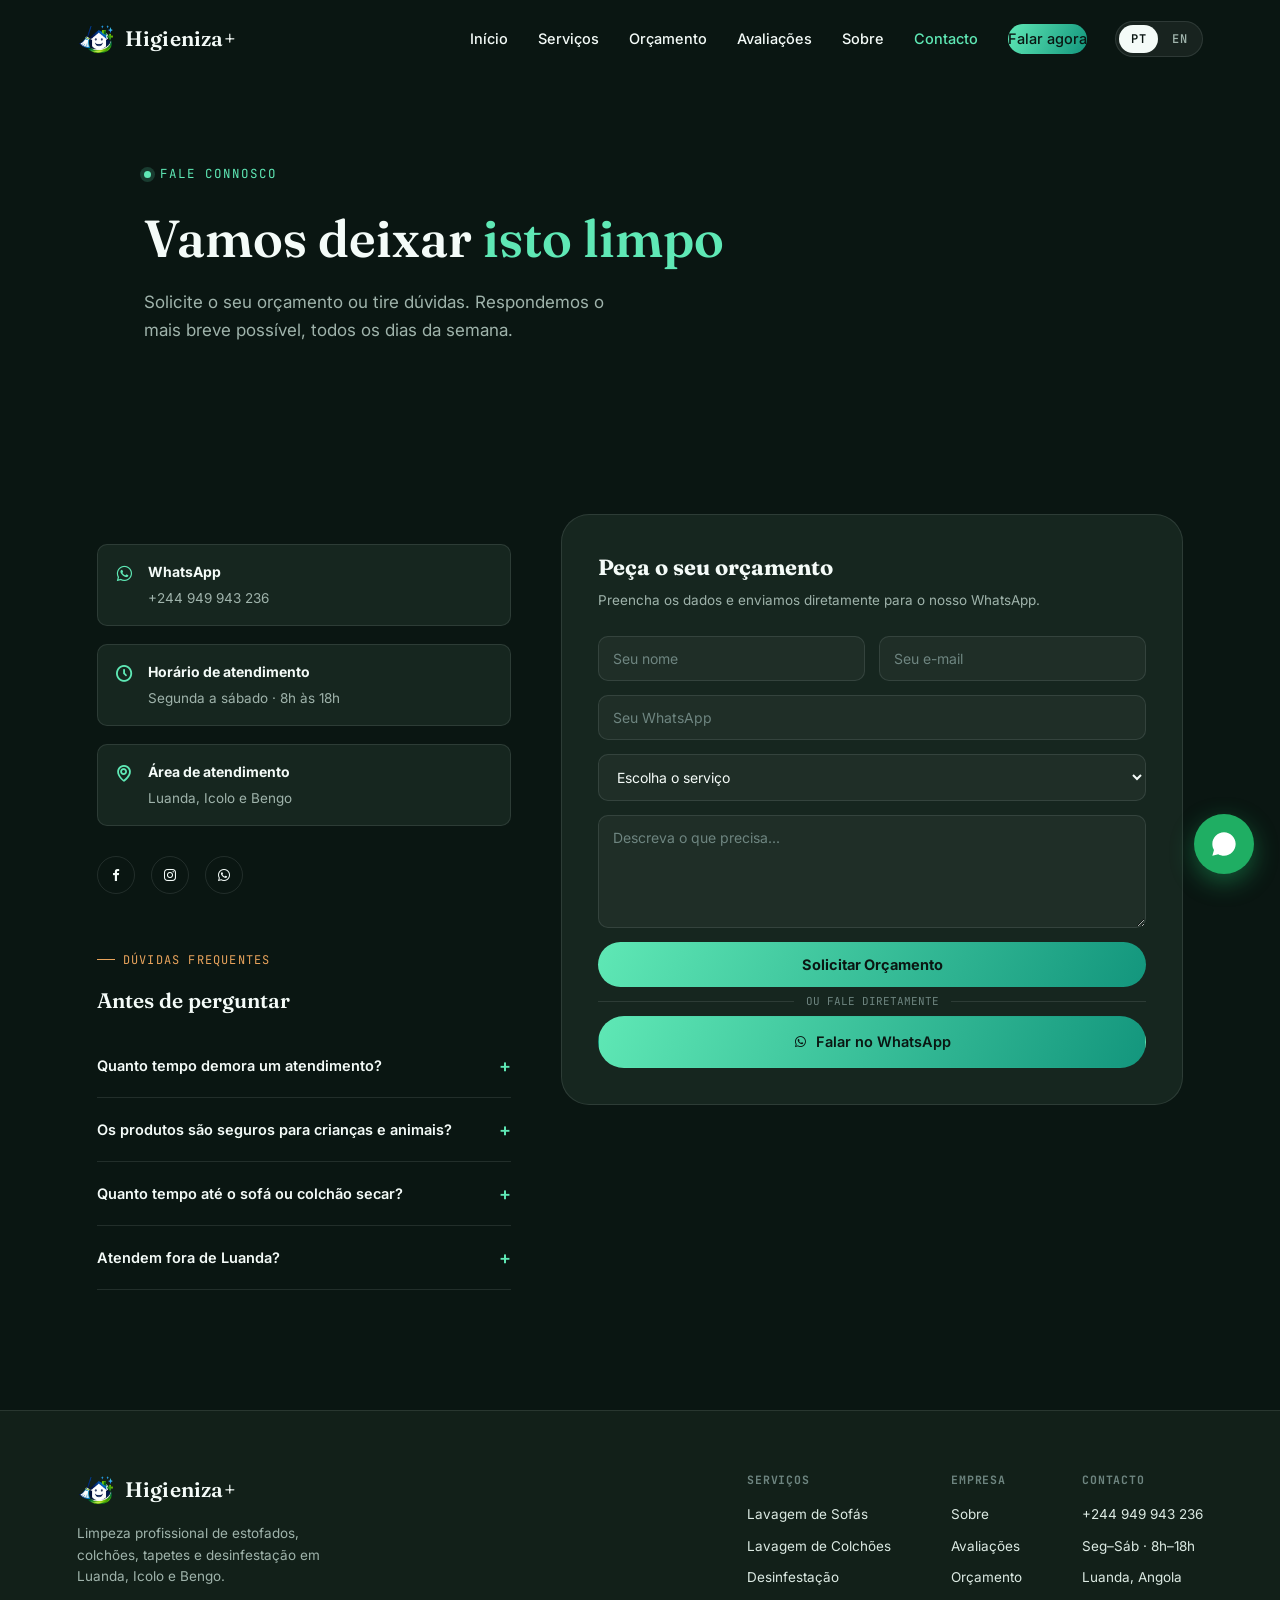
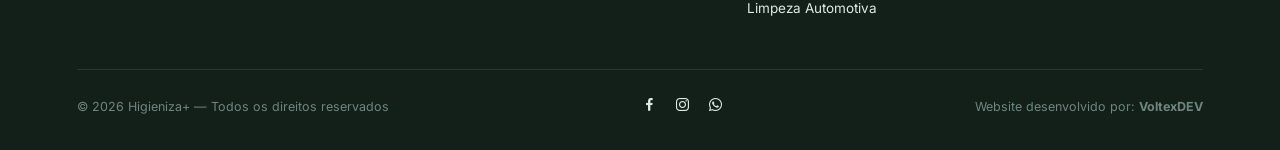
==== contact.html @ ae8380b6 "primeira versao do site higieniza+" ====
<!DOCTYPE html>
<html lang="pt">
<head>
<meta charset="UTF-8">
<meta name="viewport" content="width=device-width, initial-scale=1.0">
<meta name="description" content="Entre em contacto com a Higieniza+ e solicite seu orçamento de limpeza de estofados, colchões, tapetes ou desinfestação.">
<title>Contacto - Higieniza+</title>

<link rel="icon" type="image/png" href="images/favicon.png">

<link rel="stylesheet" href="css/style.css">

<link rel="preconnect" href="https://fonts.googleapis.com">
<link rel="preconnect" href="https://fonts.gstatic.com" crossorigin>
<link href="https://fonts.googleapis.com/css2?family=Fraunces:opsz,wght@9..144,500;9..144,600&family=Inter:wght@400;500;600;700&family=JetBrains+Mono:wght@500&display=swap" rel="stylesheet">

<link href='https://unpkg.com/boxicons@2.1.4/css/boxicons.min.css' rel='stylesheet'>
</head>
<body>

<!-- LOADER -->
<div id="loader" aria-hidden="true">
    <div class="loader-mark">Higieniza+</div>
    <div class="loader-bar"></div>
</div>

<!-- NAVBAR -->
<nav id="mainNav" class="scrolled">
    <a href="index.html" class="brand">
        <img src="images/logo-icon.png" alt="Higieniza+" class="mark-logo">
        Higieniza+
    </a>

    <button class="nav-toggle" id="navToggle" aria-label="Abrir menu" aria-expanded="false" aria-controls="navMenu">
        <span></span><span></span><span></span>
    </button>

    <div class="nav-right">
        <ul class="navbar" id="navMenu">
            <a href="index.html" data-i18n="nav.home">Início</a>
            <a href="index.html#services" data-i18n="nav.services">Serviços</a>
            <a href="index.html#pricing" data-i18n="nav.pricing">Orçamento</a>
            <a href="index.html#testimonials" data-i18n="nav.testimonials">Avaliações</a>
            <a href="about.html" data-i18n="nav.about">Sobre</a>
            <a href="contact.html" class="active" data-i18n="nav.contact">Contacto</a>
            <a href="https://wa.me/244949943236" class="nav-cta" target="_blank" rel="noopener" data-i18n="nav.cta">Falar agora</a>
        </ul>

        <div class="lang-switch">
            <button data-lang="pt">PT</button>
            <button data-lang="en">EN</button>
        </div>
    </div>
</nav>

<!-- LEAD -->
<section class="contact-hero">
    <div class="container-w">
        <span class="hero-eyebrow" data-i18n="contact.eyebrow">Fale connosco</span>
        <h1 style="font-family:var(--serif); font-size:clamp(34px,5vw,52px); font-weight:600; line-height:1.08;">
            <span data-i18n="contact.title1">Vamos deixar</span> <em style="color:var(--mint); font-style:normal;" data-i18n="contact.title2">isto limpo</em>
        </h1>
        <p class="hero-lede" data-i18n="contact.lede">Solicite o seu orçamento ou tire dúvidas. Respondemos o mais breve possível, todos os dias da semana.</p>
    </div>
</section>

<!-- GRID -->
<section style="padding-bottom:0;">
    <div class="container-w">
        <div class="contact-grid">

            <!-- INFO -->
            <div class="reveal">
                <div class="contact-channels">
                    <div class="contact-channel">
                        <i class='bx bxl-whatsapp'></i>
                        <div>
                            <strong data-i18n="ch1.title">WhatsApp</strong>
                            <span>+244 949 943 236</span>
                        </div>
                    </div>
                    <div class="contact-channel">
                        <i class='bx bx-time-five'></i>
                        <div>
                            <strong data-i18n="ch2.title">Horário de atendimento</strong>
                            <span data-i18n="ch2.value">Segunda a sábado · 8h às 18h</span>
                        </div>
                    </div>
                    <div class="contact-channel">
                        <i class='bx bx-map'></i>
                        <div>
                            <strong data-i18n="ch3.title">Área de atendimento</strong>
                            <span data-i18n="ch3.value">Luanda, Icolo e Bengo</span>
                        </div>
                    </div>
                </div>

                <div class="social-icons">
                    <a href="#" aria-label="Facebook"><i class='bx bxl-facebook'></i></a>
                    <a href="#" aria-label="Instagram"><i class='bx bxl-instagram'></i></a>
                    <a href="https://wa.me/244949943236" target="_blank" rel="noopener" aria-label="WhatsApp"><i class='bx bxl-whatsapp'></i></a>
                </div>

                <!-- FAQ -->
                <div style="margin-top:48px;">
                    <span class="eyebrow clay" data-i18n="faq.eyebrow">Dúvidas frequentes</span>
                    <h3 style="font-family:var(--serif); font-size:21px; font-weight:600; margin-bottom:6px;" data-i18n="faq.title">Antes de perguntar</h3>

                    <div class="faq-list">
                        <details class="faq-item">
                            <summary data-i18n="f1.q">Quanto tempo demora um atendimento?</summary>
                            <p data-i18n="f1.a">Em média entre 1h e 2h30, dependendo do tamanho e do número de peças a limpar.</p>
                        </details>
                        <details class="faq-item">
                            <summary data-i18n="f2.q">Os produtos são seguros para crianças e animais?</summary>
                            <p data-i18n="f2.a">Sim. Trabalhamos com produtos certificados, sem odor forte residual e seguros após a secagem.</p>
                        </details>
                        <details class="faq-item">
                            <summary data-i18n="f3.q">Quanto tempo até o sofá ou colchão secar?</summary>
                            <p data-i18n="f3.a">Normalmente entre 3 a 6 horas, dependendo da ventilação do ambiente.</p>
                        </details>
                        <details class="faq-item">
                            <summary data-i18n="f4.q">Atendem fora de Luanda?</summary>
                            <p data-i18n="f4.a">Sim, atendemos também Icolo e Bengo. Fale connosco para confirmar disponibilidade na sua zona.</p>
                        </details>
                    </div>
                </div>
            </div>

            <!-- FORM -->
            <div class="contact-form-wrap reveal">
                <h3 data-i18n="form.title">Peça o seu orçamento</h3>
                <p data-i18n="form.lede">Preencha os dados e enviamos diretamente para o nosso WhatsApp.</p>

                <form id="orcamento-form">
                    <input type="text" id="nome" data-i18n-placeholder="form.name" placeholder="Seu nome" required>
                    <input type="email" id="email" data-i18n-placeholder="form.email" placeholder="Seu e-mail" required>
                    <input type="tel" id="whatsapp" class="full" data-i18n-placeholder="form.whats" placeholder="Seu WhatsApp" required>

                    <select id="servico" class="full" required>
                        <option value="" disabled selected data-i18n="form.service">Escolha o serviço</option>
                        <option>Lavagem de Sofás</option>
                        <option>Lavagem de Colchões</option>
                        <option>Limpeza de Tapetes</option>
                        <option>Desinfestação</option>
                        <option>Sanização de ambientes</option>
                        <option>Limpeza Automotiva</option>
                    </select>

                    <textarea id="mensagem" class="full" data-i18n-placeholder="form.message" placeholder="Descreva o que precisa..." rows="5" required></textarea>

                    <button type="submit" class="submit-btn" data-i18n="form.submit">Solicitar Orçamento</button>
                </form>

                <div class="contact-divider" data-i18n="form.or">ou fale diretamente</div>

                <a href="https://wa.me/244949943236" target="_blank" rel="noopener" class="btn btn-primary" style="width:100%; justify-content:center;">
                    <i class='bx bxl-whatsapp'></i> <span data-i18n="hero.cta2">Falar no WhatsApp</span>
                </a>
            </div>

        </div>
    </div>
</section>

<!-- FOOTER -->
<footer class="footer">
    <div class="footer-top">
        <div class="footer-brand">
            <a href="index.html" class="brand"><img src="images/logo-icon.png" alt="Higieniza+" class="mark-logo">Higieniza+</a>
            <p data-i18n="footer.desc">Limpeza profissional de estofados, colchões, tapetes e desinfestação em Luanda, Icolo e Bengo.</p>
        </div>

        <div class="footer-cols">
            <div class="footer-col">
                <h5 data-i18n="footer.services">Serviços</h5>
                <a href="index.html#services" data-i18n="s1.title">Lavagem de Sofás</a>
                <a href="index.html#services" data-i18n="s2.title">Lavagem de Colchões</a>
                <a href="index.html#services" data-i18n="s4.title">Desinfestação</a>
                <a href="index.html#services" data-i18n="s6.title">Limpeza Automotiva</a>
            </div>
            <div class="footer-col">
                <h5 data-i18n="footer.company">Empresa</h5>
                <a href="about.html" data-i18n="nav.about">Sobre</a>
                <a href="index.html#testimonials" data-i18n="nav.testimonials">Avaliações</a>
                <a href="index.html#pricing" data-i18n="nav.pricing">Orçamento</a>
            </div>
            <div class="footer-col">
                <h5 data-i18n="footer.contact">Contacto</h5>
                <span>+244 949 943 236</span>
                <span data-i18n="footer.hours">Seg–Sáb · 8h–18h</span>
                <span>Luanda, Angola</span>
            </div>
        </div>
    </div>

    <div class="footer-bottom">
        <p data-i18n="footer.rights">© 2026 Higieniza+ — Todos os direitos reservados</p>
        <div class="footer-socials">
            <a href="#" aria-label="Facebook"><i class='bx bxl-facebook'></i></a>
            <a href="#" aria-label="Instagram"><i class='bx bxl-instagram'></i></a>
            <a href="https://wa.me/244949943236" target="_blank" rel="noopener" aria-label="WhatsApp"><i class='bx bxl-whatsapp'></i></a>
        </div>
        <p><span data-i18n="footer.dev">Website desenvolvido por:</span> <strong>VoltexDEV</strong></p>
    </div>
</footer>

<!-- WHATSAPP FLUTUANTE -->
<a href="https://wa.me/244949943236" class="whatsapp-fab" target="_blank" rel="noopener" aria-label="Falar no WhatsApp">
    <svg viewBox="0 0 24 24" fill="currentColor"><path d="M17.5 14.4c-.3-.1-1.6-.8-1.9-.9-.2-.1-.4-.1-.6.1-.2.2-.6.9-.8 1.1-.1.2-.3.2-.5.1-1.3-.6-2.3-1.4-3.1-2.7-.1-.2-.1-.4.1-.6.2-.2.4-.5.6-.7.1-.1.1-.3.1-.5-.1-.2-.6-1.5-.8-2-.2-.5-.4-.4-.6-.4h-.5c-.2 0-.5.1-.7.3-.7.7-1 1.5-1 2.5.1 1.1.5 2.2 1.2 3.2 1.5 2.1 3.3 3.6 5.7 4.4.6.2 1.1.3 1.6.2.7-.1 1.6-.7 1.9-1.4.3-.7.3-1.3.2-1.4-.1-.2-.3-.2-.6-.3zM12 2C6.5 2 2 6.5 2 12c0 1.9.5 3.6 1.4 5.1L2 22l5.1-1.3c1.4.8 3.1 1.3 4.9 1.3 5.5 0 10-4.5 10-10S17.5 2 12 2z"/></svg>
</a>

<script src="js/i18n.js"></script>
<script src="js/main.js"></script>
<script>
    document.getElementById('orcamento-form').addEventListener('submit', function (e) {
        e.preventDefault();

        const nome = document.getElementById('nome').value.trim();
        const email = document.getElementById('email').value.trim();
        const whatsapp = document.getElementById('whatsapp').value.trim();
        const servico = document.getElementById('servico').value;
        const mensagem = document.getElementById('mensagem').value.trim();

        const texto =
            `Olá! Gostaria de solicitar um orçamento.%0A%0A` +
            `*Nome:* ${nome}%0A` +
            `*E-mail:* ${email}%0A` +
            `*WhatsApp:* ${whatsapp}%0A` +
            `*Serviço:* ${servico}%0A` +
            `*Mensagem:* ${mensagem}`;

        const numero = "244949943236";
        window.open(`https://wa.me/${numero}?text=${texto}`, "_blank");
    });
</script>
</body>
</html>
---- css/style.css ----
/* =====================================================================
   HIGIENIZA+ — DESIGN SYSTEM
   Conceito: "Antes / Depois" como estrutura, não decoração.
   ===================================================================== */

:root{
    /* --- Paleta nomeada --- */
    --ink:        #0A1612;   /* fundo principal, verde-petróleo quase preto */
    --ink-soft:   #122019;   /* secções alternadas */
    --ink-card:   #16261F;   /* cartões */
    --foam:       #F4FBF8;   /* branco-espuma — metade "limpa" */
    --foam-dim:   #DCEAE3;
    --teal:       #0F6E5C;   /* verde-água profundo — marca */
    --teal-bright:#13967D;
    --mint:       #5FE8B5;   /* verde-menta — ação / destaque */
    --clay:       #E8A35C;   /* terracota — contraste quente */
    --clay-dim:   #C98A48;
    --line:       rgba(244,251,248,0.10);
    --line-soft:  rgba(244,251,248,0.06);
    --muted:      #9FB3AB;
    --muted-soft: #6E8580;

    --grad-mint:  linear-gradient(115deg, var(--mint) 0%, var(--teal-bright) 100%);
    --grad-clay:  linear-gradient(115deg, var(--clay) 0%, #D9784A 100%);

    --serif: 'Fraunces', 'Georgia', serif;
    --sans:  'Inter', sans-serif;
    --mono:  'JetBrains Mono', monospace;

    --radius-lg: 28px;
    --radius-md: 18px;
    --radius-sm: 10px;

    --ease: cubic-bezier(.22,.9,.27,1);
}

*{
    margin:0;
    padding:0;
    box-sizing:border-box;
}

html{
    scroll-behavior:smooth;
}

body{
    background:var(--ink);
    color:var(--foam);
    font-family:var(--sans);
    overflow-x:hidden;
    line-height:1.5;
}

a{ color:inherit; text-decoration:none; }
img{ max-width:100%; display:block; }
button{ font-family:inherit; cursor:pointer; }
ul{ list-style:none; }

a:focus-visible,
button:focus-visible,
input:focus-visible,
textarea:focus-visible,
select:focus-visible{
    outline:2px solid var(--mint);
    outline-offset:3px;
    border-radius:4px;
}

@media (prefers-reduced-motion: reduce){
    *{
        animation-duration:0.01ms !important;
        animation-iteration-count:1 !important;
        transition-duration:0.01ms !important;
        scroll-behavior:auto !important;
    }
}

.container-w{
    max-width:1240px;
    margin-inline:auto;
    padding-inline:6%;
}

/* =====================================================================
   LOADER
   ===================================================================== */
#loader{
    position:fixed;
    inset:0;
    background:var(--ink);
    z-index:9999;
    display:flex;
    flex-direction:column;
    align-items:center;
    justify-content:center;
    gap:18px;
    transition:opacity 0.5s ease, visibility 0.5s ease;
}

#loader.hidden{
    opacity:0;
    visibility:hidden;
}

.loader-mark{
    font-family:var(--serif);
    font-size:22px;
    letter-spacing:0.5px;
    color:var(--foam);
}

.loader-bar{
    width:140px;
    height:2px;
    background:var(--line);
    border-radius:2px;
    overflow:hidden;
}

.loader-bar::after{
    content:"";
    display:block;
    width:40%;
    height:100%;
    background:var(--grad-mint);
    animation:loaderslide 1s ease-in-out infinite;
}

@keyframes loaderslide{
    0%{ transform:translateX(-100%); }
    100%{ transform:translateX(280%); }
}

/* =====================================================================
   LANGUAGE SWITCH
   ===================================================================== */
.lang-switch{
    display:flex;
    align-items:center;
    background:rgba(244,251,248,0.06);
    border:1px solid var(--line);
    border-radius:30px;
    padding:3px;
    gap:2px;
}

.lang-switch button{
    border:none;
    background:transparent;
    color:var(--muted);
    font-family:var(--mono);
    font-size:12px;
    font-weight:600;
    letter-spacing:0.5px;
    padding:6px 12px;
    border-radius:20px;
    transition:0.25s var(--ease);
}

.lang-switch button.active{
    background:var(--foam);
    color:var(--ink);
}

/* =====================================================================
   NAVBAR
   ===================================================================== */
nav{
    display:flex;
    justify-content:space-between;
    align-items:center;
    gap:24px;
    padding:20px 6%;
    position:fixed;
    top:0;
    left:0;
    width:100%;
    z-index:1000;
    background:transparent;
    transition:background 0.4s var(--ease), padding 0.4s var(--ease), border-color 0.4s var(--ease);
    border-bottom:1px solid transparent;
}

nav.scrolled{
    background:rgba(10,22,18,0.82);
    backdrop-filter:blur(16px);
    padding:14px 6%;
    border-bottom:1px solid var(--line);
}

.brand{
    display:flex;
    align-items:center;
    gap:10px;
    font-family:var(--serif);
    font-size:21px;
    font-weight:600;
    color:var(--foam);
    letter-spacing:0.2px;
    flex-shrink:0;
}

.brand .mark{
    width:34px;
    height:34px;
    border-radius:50%;
    background:var(--grad-mint);
    display:flex;
    align-items:center;
    justify-content:center;
    color:var(--ink);
    font-size:16px;
    font-weight:800;
    font-family:var(--sans);
}

.brand .mark-logo{
    height:38px;
    width:auto;
    display:block;
    flex-shrink:0;
}

.nav-toggle{
    display:none;
    flex-direction:column;
    gap:5px;
    background:none;
    border:none;
    z-index:1001;
}

.nav-toggle span{
    width:24px;
    height:2px;
    background:var(--foam);
    border-radius:2px;
    transition:0.3s;
}

.nav-right{
    display:flex;
    align-items:center;
    gap:28px;
}

.navbar{
    display:flex;
    align-items:center;
    gap:30px;
}

.navbar a{
    position:relative;
    color:var(--foam);
    font-size:14.5px;
    font-weight:500;
    transition:color 0.25s;
    padding:4px 0;
    white-space:nowrap;
}

.navbar a::after{
    content:"";
    position:absolute;
    left:0;
    bottom:-4px;
    width:0%;
    height:1.5px;
    background:var(--mint);
    transition:width 0.3s var(--ease);
}

.navbar a:hover{ color:var(--mint); }
.navbar a:hover::after{ width:100%; }
.navbar a.active{ color:var(--mint); }

.nav-cta{
    background:var(--grad-mint);
    color:var(--ink) !important;
    font-weight:700;
    padding:10px 22px;
    border-radius:30px;
}

.nav-cta::after{ display:none; }

.nav-cta:hover{
    transform:translateY(-2px);
    box-shadow:0 8px 22px rgba(95,232,181,0.3);
}

/* =====================================================================
   HERO — comparador antes/depois
   ===================================================================== */
.hero{
    min-height:100vh;
    position:relative;
    display:flex;
    align-items:center;
    padding:140px 6% 80px;
    background:
        radial-gradient(circle at 85% 15%, rgba(95,232,181,0.10), transparent 45%),
        radial-gradient(circle at 5% 90%, rgba(232,163,92,0.08), transparent 40%),
        var(--ink);
    overflow:hidden;
}

.hero-grid{
    display:grid;
    grid-template-columns:1.05fr 0.95fr;
    gap:64px;
    align-items:center;
    width:100%;
    max-width:1240px;
    margin-inline:auto;
}

.hero-eyebrow{
    display:inline-flex;
    align-items:center;
    gap:9px;
    color:var(--mint);
    font-family:var(--mono);
    font-size:12.5px;
    letter-spacing:1px;
    text-transform:uppercase;
    margin-bottom:26px;
}

.hero-eyebrow::before{
    content:"";
    width:7px;
    height:7px;
    border-radius:50%;
    background:var(--mint);
    box-shadow:0 0 0 4px rgba(95,232,181,0.18);
}

.hero h1{
    font-family:var(--serif);
    font-size:clamp(40px, 6vw, 66px);
    font-weight:600;
    line-height:1.04;
    letter-spacing:-0.5px;
}

.hero h1 em{
    font-style:normal;
    color:var(--mint);
}

.hero-lede{
    margin-top:22px;
    font-size:17px;
    color:var(--muted);
    max-width:460px;
    line-height:1.65;
}

.hero-actions{
    display:flex;
    gap:14px;
    margin-top:34px;
    flex-wrap:wrap;
}

.hero-stats{
    display:flex;
    gap:36px;
    margin-top:48px;
    flex-wrap:wrap;
}

.hero-stat b{
    display:block;
    font-family:var(--serif);
    font-size:28px;
    color:var(--foam);
}

.hero-stat span{
    font-family:var(--mono);
    font-size:11.5px;
    color:var(--muted-soft);
    text-transform:uppercase;
    letter-spacing:0.6px;
}

/* --- Comparador --- */
.compare{
    position:relative;
    border-radius:var(--radius-lg);
    overflow:hidden;
    aspect-ratio:4/5;
    box-shadow:0 30px 70px rgba(0,0,0,0.45);
    border:1px solid var(--line);
    user-select:none;
}

.compare-img{
    position:absolute;
    inset:0;
    width:100%;
    height:100%;
    object-fit:cover;
}

.compare-after{ z-index:1; }

.compare-before-wrap{
    position:absolute;
    inset:0;
    z-index:2;
    overflow:hidden;
    width:50%;
}

.compare-before-wrap img{
    position:absolute;
    inset:0;
    width:200%;
    max-width:none;
    height:100%;
    object-fit:cover;
}

.compare-before-wrap, .compare-img{
    filter:saturate(0.85);
}

.compare-tag{
    position:absolute;
    top:18px;
    font-family:var(--mono);
    font-size:11px;
    letter-spacing:1px;
    text-transform:uppercase;
    padding:6px 12px;
    border-radius:30px;
    z-index:5;
    backdrop-filter:blur(6px);
}

.tag-before{
    left:18px;
    background:rgba(232,163,92,0.18);
    border:1px solid rgba(232,163,92,0.4);
    color:var(--clay);
}

.tag-after{
    right:18px;
    background:rgba(95,232,181,0.15);
    border:1px solid rgba(95,232,181,0.4);
    color:var(--mint);
}

.compare-handle{
    position:absolute;
    top:0;
    bottom:0;
    left:50%;
    width:44px;
    z-index:4;
    cursor:ew-resize;
    transform:translateX(-50%);
    touch-action:none;
}

.compare-handle::before{
    content:"";
    position:absolute;
    top:0;
    bottom:0;
    left:50%;
    width:2px;
    transform:translateX(-50%);
    background:var(--foam);
    box-shadow:0 0 16px rgba(0,0,0,0.5);
}

.compare-grip{
    position:absolute;
    top:50%;
    left:50%;
    transform:translate(-50%,-50%);
    width:44px;
    height:44px;
    border-radius:50%;
    background:var(--foam);
    display:flex;
    align-items:center;
    justify-content:center;
    gap:3px;
    box-shadow:0 6px 18px rgba(0,0,0,0.4);
}

.compare-grip span{
    width:2px;
    height:14px;
    background:var(--ink);
    border-radius:2px;
}

.compare-hint{
    position:absolute;
    bottom:18px;
    left:50%;
    transform:translateX(-50%);
    font-family:var(--mono);
    font-size:11px;
    color:var(--foam);
    background:rgba(10,22,18,0.55);
    padding:6px 14px;
    border-radius:30px;
    z-index:5;
    letter-spacing:0.4px;
    pointer-events:none;
    transition:opacity 0.4s;
}

.compare-hint.fade{ opacity:0; }

/* =====================================================================
   BOTÕES
   ===================================================================== */
.btn{
    display:inline-flex;
    align-items:center;
    gap:8px;
    padding:14px 28px;
    border-radius:30px;
    font-weight:600;
    font-size:14.5px;
    transition:0.3s var(--ease);
    border:1px solid transparent;
}

.btn-primary{
    background:var(--grad-mint);
    color:var(--ink);
}

.btn-primary:hover{
    transform:translateY(-2px);
    box-shadow:0 12px 28px rgba(95,232,181,0.3);
}

.btn-ghost{
    background:transparent;
    border-color:var(--line);
    color:var(--foam);
}

.btn-ghost:hover{
    border-color:var(--mint);
    color:var(--mint);
}

.btn-clay{
    background:var(--grad-clay);
    color:var(--ink);
}

.btn-clay:hover{
    transform:translateY(-2px);
    box-shadow:0 12px 28px rgba(232,163,92,0.3);
}

/* =====================================================================
   SECTION HEAD
   ===================================================================== */
.section-head{
    max-width:600px;
    margin-bottom:56px;
}

.section-head.center{
    margin-inline:auto;
    text-align:center;
}

.eyebrow{
    display:inline-flex;
    align-items:center;
    gap:8px;
    font-family:var(--mono);
    font-size:12px;
    letter-spacing:1.2px;
    text-transform:uppercase;
    color:var(--mint);
    margin-bottom:16px;
}

.eyebrow.clay{ color:var(--clay); }

.eyebrow::before{
    content:"";
    width:18px;
    height:1px;
    background:currentColor;
}

.section-head h2{
    font-family:var(--serif);
    font-size:clamp(30px, 4vw, 44px);
    font-weight:600;
    line-height:1.12;
}

.section-head p{
    margin-top:14px;
    color:var(--muted);
    font-size:15.5px;
    line-height:1.6;
}

section{
    padding:110px 0;
}

.bg-soft{ background:var(--ink-soft); }

/* =====================================================================
   SERVIÇOS — cartões com reveal antes/depois no hover
   ===================================================================== */
.services-grid{
    display:grid;
    grid-template-columns:repeat(auto-fit, minmax(260px, 1fr));
    gap:22px;
}

.service-card{
    position:relative;
    border-radius:var(--radius-md);
    overflow:hidden;
    border:1px solid var(--line);
    background:var(--ink-card);
    transition:transform 0.4s var(--ease), border-color 0.4s;
}

.service-card:hover{
    transform:translateY(-6px);
    border-color:rgba(95,232,181,0.35);
}

.service-media{
    position:relative;
    aspect-ratio:5/4;
    overflow:hidden;
}

.service-media img{
    width:100%;
    height:100%;
    object-fit:cover;
    transition:transform 0.6s var(--ease), filter 0.6s var(--ease);
    filter:saturate(0.8) brightness(0.85);
}

.service-card:hover .service-media img{
    transform:scale(1.06);
    filter:saturate(1.05) brightness(1);
}

.service-media::after{
    content:"";
    position:absolute;
    inset:0;
    background:linear-gradient(180deg, transparent 40%, rgba(10,22,18,0.85) 100%);
}

.service-num{
    position:absolute;
    top:14px;
    left:14px;
    font-family:var(--mono);
    font-size:11px;
    color:var(--foam);
    background:rgba(10,22,18,0.5);
    padding:5px 10px;
    border-radius:20px;
    z-index:2;
    backdrop-filter:blur(4px);
}

.service-body{
    padding:22px 22px 26px;
}

.service-body h4{
    font-family:var(--serif);
    font-size:19px;
    font-weight:600;
    margin-bottom:8px;
}

.service-body p{
    color:var(--muted);
    font-size:14px;
    line-height:1.55;
}

/* =====================================================================
   PROCESSO (passo a passo real — ordem importa)
   ===================================================================== */
.process{
    display:grid;
    grid-template-columns:repeat(4, 1fr);
    gap:0;
    border-top:1px solid var(--line);
    border-bottom:1px solid var(--line);
}

.process-step{
    padding:36px 28px;
    border-right:1px solid var(--line);
    position:relative;
}

.process-step:last-child{ border-right:none; }

.process-step .step-no{
    font-family:var(--mono);
    font-size:12px;
    color:var(--clay);
    margin-bottom:18px;
    display:block;
}

.process-step h4{
    font-family:var(--serif);
    font-size:18px;
    margin-bottom:8px;
}

.process-step p{
    color:var(--muted);
    font-size:13.5px;
    line-height:1.55;
}

/* =====================================================================
   ORÇAMENTO / PRICING
   ===================================================================== */
.pricing-grid{
    display:grid;
    grid-template-columns:repeat(auto-fit, minmax(270px, 1fr));
    gap:22px;
}

.price-card{
    border:1px solid var(--line);
    border-radius:var(--radius-md);
    overflow:hidden;
    background:var(--ink-card);
    transition:0.4s var(--ease);
    display:flex;
    flex-direction:column;
}

.price-card.featured{
    border-color:rgba(95,232,181,0.4);
    background:linear-gradient(160deg, rgba(95,232,181,0.07), var(--ink-card) 60%);
}

.price-card:hover{
    transform:translateY(-6px);
}

.price-media{
    aspect-ratio:16/10;
    overflow:hidden;
}

.price-media img{
    width:100%; height:100%; object-fit:cover;
}

.price-body{
    padding:26px;
    flex-grow:1;
    display:flex;
    flex-direction:column;
}

.price-tag{
    font-family:var(--mono);
    font-size:11px;
    text-transform:uppercase;
    letter-spacing:0.8px;
    color:var(--muted-soft);
}

.price-amount{
    font-family:var(--serif);
    font-size:32px;
    font-weight:600;
    margin:6px 0 14px;
    color:var(--mint);
}

.price-card.featured .price-amount{ color:var(--clay); }

.price-body h4{
    font-family:var(--sans);
    font-weight:600;
    font-size:16px;
    margin-bottom:6px;
}

.price-body p{
    color:var(--muted);
    font-size:13.5px;
    line-height:1.55;
    flex-grow:1;
}

.price-body .btn{
    margin-top:18px;
    width:100%;
    justify-content:center;
    padding:11px;
    font-size:13.5px;
}

/* =====================================================================
   DEPOIMENTOS — moldura antes/depois
   ===================================================================== */
.rating-summary{
    display:flex;
    align-items:center;
    gap:18px;
    margin-bottom:50px;
    flex-wrap:wrap;
}

.rating-score{
    font-family:var(--serif);
    font-size:46px;
    font-weight:600;
    color:var(--mint);
}

.rating-stars{ color:var(--clay); font-size:18px; letter-spacing:2px; }
.rating-meta{ color:var(--muted); font-size:13.5px; font-family:var(--mono); }

.testimonial-grid{
    display:grid;
    grid-template-columns:repeat(auto-fit, minmax(290px, 1fr));
    gap:22px;
}

.testimonial-card{
    background:var(--ink-card);
    border:1px solid var(--line);
    border-radius:var(--radius-md);
    padding:28px 26px;
    display:flex;
    flex-direction:column;
    transition:0.35s var(--ease);
}

.testimonial-card:hover{
    border-color:rgba(232,163,92,0.35);
    transform:translateY(-4px);
}

.testimonial-stars{ color:var(--clay); font-size:13px; letter-spacing:2px; margin-bottom:14px; }

.testimonial-text{
    color:var(--foam);
    font-size:14.5px;
    line-height:1.65;
    flex-grow:1;
    font-family:var(--serif);
}

.testimonial-author{
    display:flex;
    align-items:center;
    gap:12px;
    margin-top:22px;
    padding-top:18px;
    border-top:1px solid var(--line);
}

.testimonial-avatar{
    width:42px; height:42px;
    border-radius:50%;
    background:var(--grad-mint);
    color:var(--ink);
    display:flex; align-items:center; justify-content:center;
    font-weight:700; font-size:14px;
    flex-shrink:0;
    font-family:var(--sans);
}

.testimonial-name{
    font-size:14px; font-weight:600;
    display:flex; align-items:center; gap:6px;
}

.verified-badge{ color:var(--mint); font-size:11px; font-weight:600; }
.testimonial-service{ color:var(--muted-soft); font-size:12px; font-family:var(--mono); }

/* =====================================================================
   CTA FINAL
   ===================================================================== */
.cta-final{
    background:linear-gradient(135deg, var(--teal) 0%, var(--ink) 70%);
    border-radius:var(--radius-lg);
    padding:70px 8%;
    text-align:center;
    margin:0 6%;
    position:relative;
    overflow:hidden;
}

.cta-final::after{
    content:"";
    position:absolute;
    width:400px; height:400px;
    background:radial-gradient(circle, rgba(95,232,181,0.18), transparent 70%);
    top:-150px; right:-100px;
}

.cta-final h2{
    font-family:var(--serif);
    font-size:clamp(28px, 4vw, 38px);
    font-weight:600;
    position:relative;
    z-index:1;
}

.cta-final p{
    color:var(--foam-dim);
    margin:14px auto 30px;
    max-width:460px;
    position:relative;
    z-index:1;
}

.cta-final .hero-actions{
    justify-content:center;
    position:relative;
    z-index:1;
}

/* =====================================================================
   FOOTER
   ===================================================================== */
.footer{
    padding:60px 6% 30px;
    background:var(--ink-soft);
    border-top:1px solid var(--line);
}

.footer-top{
    display:flex;
    justify-content:space-between;
    gap:40px;
    flex-wrap:wrap;
    padding-bottom:40px;
    border-bottom:1px solid var(--line);
}

.footer-brand .brand{ margin-bottom:14px; }

.footer-brand p{
    color:var(--muted);
    font-size:13.5px;
    max-width:280px;
    line-height:1.6;
}

.footer-cols{
    display:flex;
    gap:60px;
    flex-wrap:wrap;
}

.footer-col h5{
    font-family:var(--mono);
    font-size:11.5px;
    text-transform:uppercase;
    letter-spacing:0.8px;
    color:var(--muted-soft);
    margin-bottom:16px;
}

.footer-col a, .footer-col span{
    display:block;
    color:var(--foam-dim);
    font-size:13.5px;
    margin-bottom:11px;
    transition:0.25s;
}

.footer-col a:hover{ color:var(--mint); }

.footer-bottom{
    display:flex;
    justify-content:space-between;
    align-items:center;
    gap:16px;
    flex-wrap:wrap;
    padding-top:24px;
    color:var(--muted-soft);
    font-size:12.5px;
}

.footer-socials{ display:flex; gap:16px; }
.footer-socials a{ color:var(--foam-dim); font-size:17px; transition:0.25s; }
.footer-socials a:hover{ color:var(--mint); }

/* =====================================================================
   WHATSAPP FLUTUANTE
   ===================================================================== */
.whatsapp-fab{
    position:fixed;
    bottom:26px;
    right:26px;
    background:#1FAE63;
    color:#fff;
    width:60px;
    height:60px;
    display:flex;
    align-items:center;
    justify-content:center;
    border-radius:50%;
    z-index:999;
    box-shadow:0 8px 24px rgba(31,174,99,0.45);
    animation:fabpulse 2.6s infinite;
}

.whatsapp-fab svg{ width:28px; height:28px; }

@keyframes fabpulse{
    0%{ box-shadow:0 0 0 0 rgba(31,174,99,0.55), 0 8px 24px rgba(31,174,99,0.45); }
    70%{ box-shadow:0 0 0 14px rgba(31,174,99,0), 0 8px 24px rgba(31,174,99,0.45); }
    100%{ box-shadow:0 0 0 0 rgba(31,174,99,0), 0 8px 24px rgba(31,174,99,0.45); }
}

/* =====================================================================
   REVEAL / ANIMAÇÕES GENÉRICAS
   ===================================================================== */
.reveal{
    opacity:0;
    transform:translateY(28px);
    transition:opacity 0.7s var(--ease), transform 0.7s var(--ease);
}

.reveal.is-visible{
    opacity:1;
    transform:translateY(0);
}

/* =====================================================================
   PÁGINA SOBRE
   ===================================================================== */
.about-hero{
    padding:160px 6% 70px;
}

.about-lead{
    font-family:var(--serif);
    font-size:clamp(24px, 3.4vw, 34px);
    line-height:1.35;
    max-width:780px;
}

.about-lead em{ color:var(--mint); font-style:normal; }

.about-split{
    display:grid;
    grid-template-columns:0.9fr 1.1fr;
    gap:60px;
    align-items:center;
}

.about-media{
    border-radius:var(--radius-lg);
    overflow:hidden;
    aspect-ratio:4/5;
}

.about-media img{ width:100%; height:100%; object-fit:cover; }

.about-text p{
    color:var(--muted);
    margin-bottom:16px;
    line-height:1.7;
    font-size:15.5px;
}

.about-text strong{ color:var(--foam); }

.values-grid{
    display:grid;
    grid-template-columns:repeat(auto-fit, minmax(220px, 1fr));
    gap:22px;
    margin-top:50px;
}

.value-card{
    border:1px solid var(--line);
    border-radius:var(--radius-md);
    padding:26px;
    background:var(--ink-card);
}

.value-card .v-icon{
    width:42px; height:42px;
    border-radius:12px;
    background:rgba(95,232,181,0.12);
    color:var(--mint);
    display:flex; align-items:center; justify-content:center;
    font-size:19px;
    margin-bottom:16px;
}

.value-card h4{ font-family:var(--serif); font-size:17px; margin-bottom:8px; }
.value-card p{ color:var(--muted); font-size:13.5px; line-height:1.55; }

.social-icons{ display:flex; gap:16px; margin-top:26px; }
.social-icons a{
    width:38px; height:38px;
    border:1px solid var(--line);
    border-radius:50%;
    display:flex; align-items:center; justify-content:center;
    color:var(--foam);
    transition:0.25s;
}
.social-icons a:hover{ color:var(--ink); background:var(--mint); border-color:var(--mint); }

/* =====================================================================
   PÁGINA CONTACTO
   ===================================================================== */
.contact-hero{ padding:160px 6% 0; }

.contact-grid{
    display:grid;
    grid-template-columns:0.8fr 1.2fr;
    gap:50px;
    align-items:flex-start;
    padding:60px 0 120px;
}

.contact-channels{ margin:30px 0; display:flex; flex-direction:column; gap:18px; }

.contact-channel{
    display:flex;
    gap:14px;
    align-items:flex-start;
    padding:16px;
    border:1px solid var(--line);
    border-radius:var(--radius-sm);
    background:var(--ink-card);
}

.contact-channel i{
    font-size:20px;
    color:var(--mint);
    margin-top:2px;
}

.contact-channel strong{ display:block; font-size:14px; margin-bottom:3px; }
.contact-channel span{ color:var(--muted); font-size:13.5px; }

.contact-form-wrap{
    background:var(--ink-card);
    border:1px solid var(--line);
    border-radius:var(--radius-lg);
    padding:36px;
}

.contact-form-wrap h3{
    font-family:var(--serif);
    font-size:22px;
    margin-bottom:6px;
}

.contact-form-wrap > p{
    color:var(--muted);
    font-size:13.5px;
    margin-bottom:26px;
}

#orcamento-form{
    display:grid;
    grid-template-columns:1fr 1fr;
    gap:14px;
}

#orcamento-form .full{ grid-column:1 / -1; }

#orcamento-form input,
#orcamento-form select,
#orcamento-form textarea{
    width:100%;
    padding:13px 14px;
    border:1px solid var(--line);
    border-radius:var(--radius-sm);
    background:rgba(244,251,248,0.04);
    color:var(--foam);
    font-family:inherit;
    font-size:14px;
}

#orcamento-form input::placeholder,
#orcamento-form textarea::placeholder{ color:var(--muted-soft); }

#orcamento-form select option{ background:var(--ink-card); color:var(--foam); }

#orcamento-form input:focus,
#orcamento-form select:focus,
#orcamento-form textarea:focus{
    outline:none;
    border-color:var(--mint);
    background:rgba(95,232,181,0.05);
}

#orcamento-form textarea{ resize:vertical; min-height:100px; }

#orcamento-form .submit-btn{
    grid-column:1 / -1;
    border:none;
    background:var(--grad-mint);
    color:var(--ink);
    padding:14px;
    border-radius:30px;
    font-weight:700;
    font-size:14.5px;
    transition:0.3s var(--ease);
}

#orcamento-form .submit-btn:hover{
    transform:translateY(-2px);
    box-shadow:0 12px 26px rgba(95,232,181,0.3);
}

.contact-divider{
    grid-column:1 / -1;
    display:flex;
    align-items:center;
    gap:12px;
    color:var(--muted-soft);
    font-family:var(--mono);
    font-size:11px;
    text-transform:uppercase;
    margin:6px 0;
}

.contact-divider::before, .contact-divider::after{
    content:"";
    flex:1;
    height:1px;
    background:var(--line);
}

.map-embed{
    margin-top:20px;
    border-radius:var(--radius-md);
    overflow:hidden;
    border:1px solid var(--line);
    aspect-ratio:16/9;
}

.map-embed iframe{ width:100%; height:100%; border:0; }

.faq-list{ margin-top:18px; }

.faq-item{
    border-bottom:1px solid var(--line);
    padding:18px 0;
}

.faq-item summary{
    cursor:pointer;
    font-weight:600;
    font-size:14.5px;
    display:flex;
    justify-content:space-between;
    align-items:center;
    list-style:none;
}

.faq-item summary::-webkit-details-marker{ display:none; }

.faq-item summary::after{
    content:"+";
    font-size:18px;
    color:var(--mint);
    transition:0.3s;
}

.faq-item[open] summary::after{ transform:rotate(45deg); }

.faq-item p{
    color:var(--muted);
    font-size:13.5px;
    margin-top:10px;
    line-height:1.6;
}

/* =====================================================================
   RESPONSIVO
   ===================================================================== */
@media (max-width: 980px){
    .hero-grid{ grid-template-columns:1fr; }
    .compare{ max-width:480px; margin-inline:auto; aspect-ratio:5/4; }
    .about-split{ grid-template-columns:1fr; }
    .about-media{ aspect-ratio:16/10; order:-1; }
    .contact-grid{ grid-template-columns:1fr; }
    .process{ grid-template-columns:repeat(2, 1fr); }
    .process-step:nth-child(2){ border-right:none; }
    .process-step:nth-child(odd){ border-right:1px solid var(--line); }
}

@media (max-width: 860px){
    .nav-right{ gap:14px; }
    .lang-switch button{ padding:5px 9px; font-size:11px; }

    .navbar{
        position:fixed;
        top:0;
        right:0;
        height:100vh;
        width:min(300px, 78vw);
        background:rgba(10,22,18,0.97);
        backdrop-filter:blur(18px);
        flex-direction:column;
        align-items:flex-start;
        justify-content:flex-start;
        gap:28px;
        transform:translateX(100%);
        transition:transform 0.4s var(--ease);
        padding:100px 32px 40px;
        box-shadow:-12px 0 30px rgba(0,0,0,0.4);
    }

    .navbar.open{ transform:translateX(0); }
    .nav-toggle{ display:flex; }
    .nav-cta{ margin-top:6px; }

    .footer-top{ flex-direction:column; gap:32px; }
}

@media (max-width: 640px){
    section{ padding:80px 0; }
    .process{ grid-template-columns:1fr; }
    .process-step{ border-right:none !important; border-bottom:1px solid var(--line); }
    .process-step:last-child{ border-bottom:none; }
    #orcamento-form{ grid-template-columns:1fr; }
    .hero-stats{ gap:24px; }
    .cta-final{ margin:0 4%; padding:50px 6%; }
    .hero{ padding-top:120px; }
}
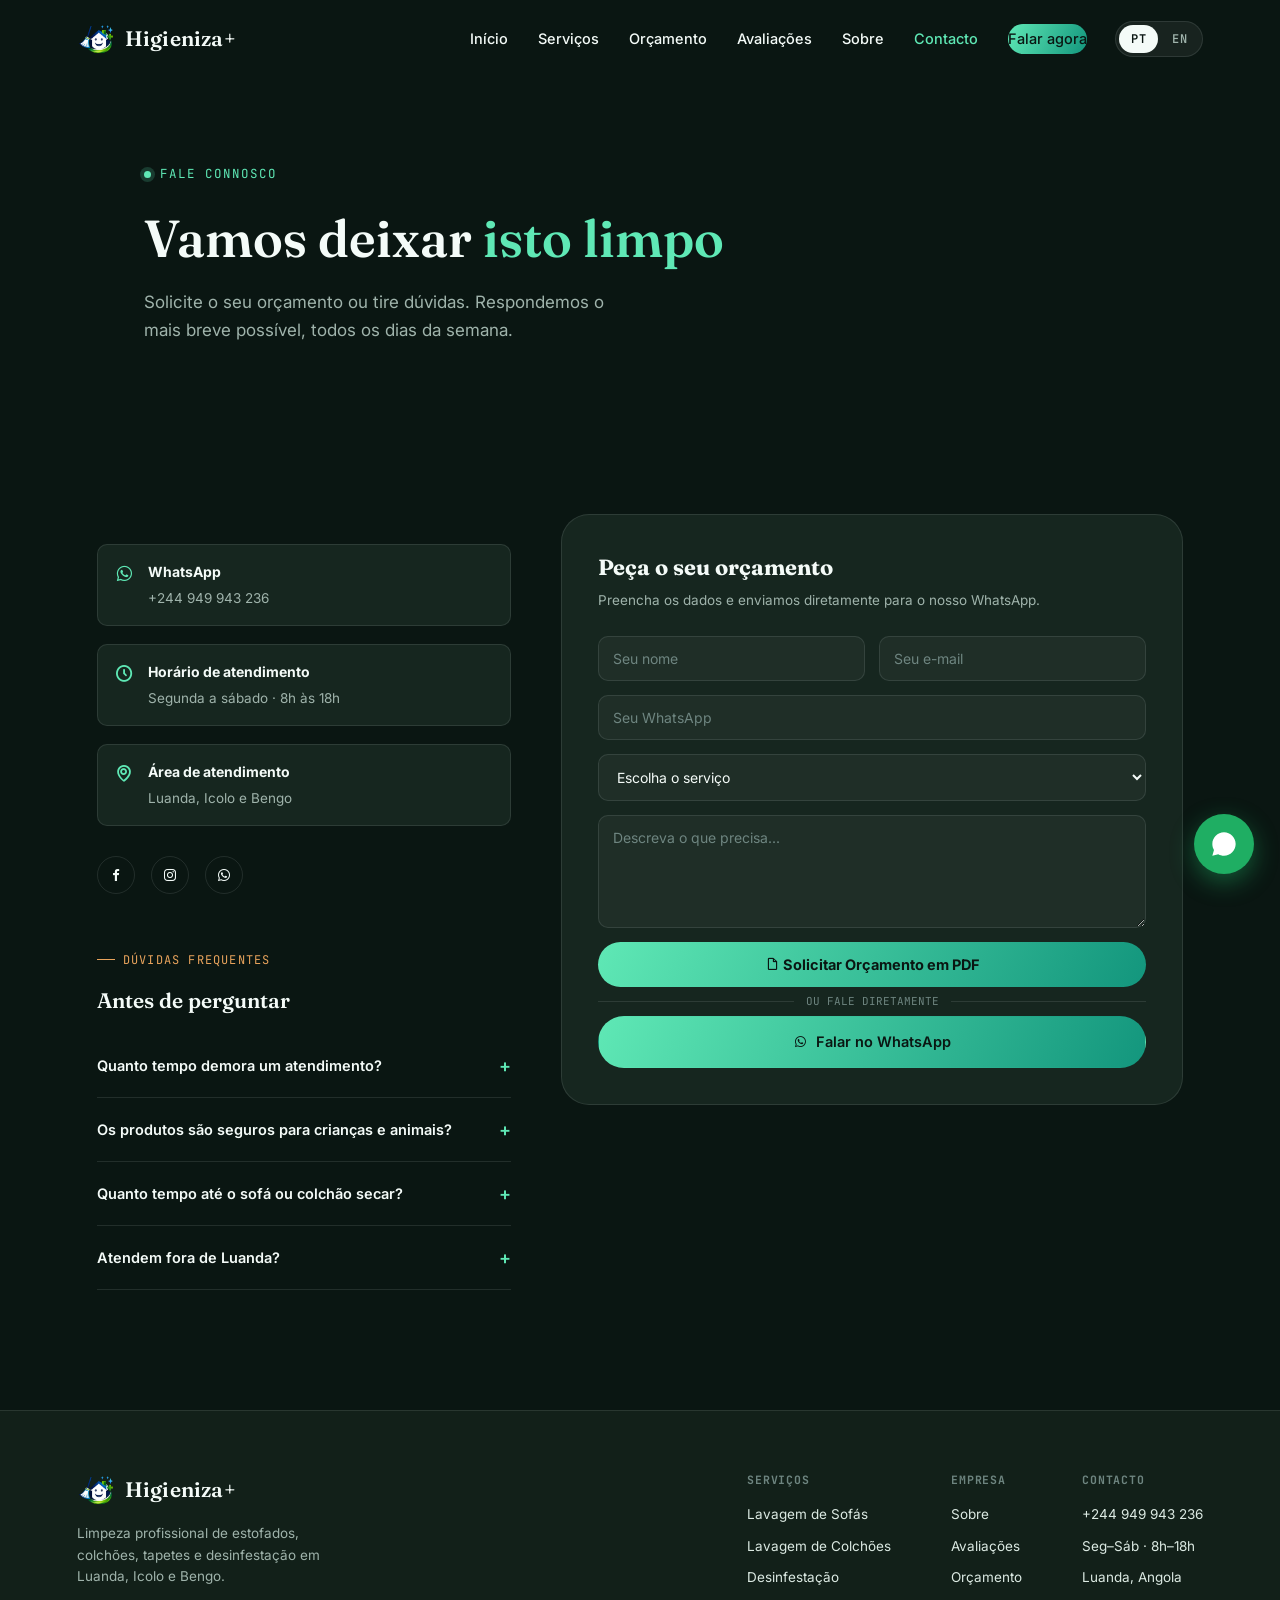
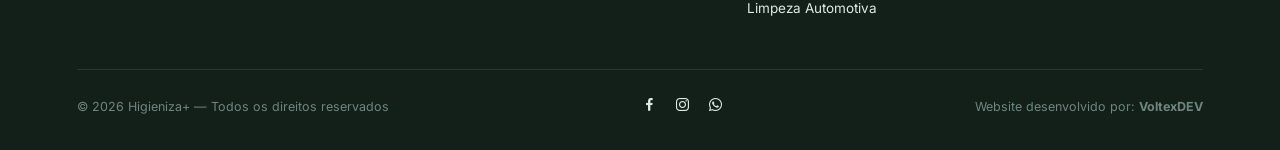
==== commit 4e21a55a: "Revise contact form for PDF quotes and feedback Updated contact form to provide immediate PDF quotes" ====
--- a/contact.html
+++ b/contact.html
@@ -7,14 +7,48 @@
 <title>Contacto - Higieniza+</title>
 
 <link rel="icon" type="image/png" href="images/favicon.png">
-
 <link rel="stylesheet" href="css/style.css">
-
 <link rel="preconnect" href="https://fonts.googleapis.com">
 <link rel="preconnect" href="https://fonts.gstatic.com" crossorigin>
 <link href="https://fonts.googleapis.com/css2?family=Fraunces:opsz,wght@9..144,500;9..144,600&family=Inter:wght@400;500;600;700&family=JetBrains+Mono:wght@500&display=swap" rel="stylesheet">
-
 <link href='https://unpkg.com/boxicons@2.1.4/css/boxicons.min.css' rel='stylesheet'>
+
+<style>
+    .submit-btn:disabled {
+        opacity: 0.7;
+        cursor: not-allowed;
+    }
+    .form-feedback {
+        display: none;
+        padding: 14px 18px;
+        border-radius: 8px;
+        margin-top: 14px;
+        font-size: 14px;
+        font-weight: 500;
+    }
+    .form-feedback.success {
+        background: #eaf7f0;
+        color: #1f7a4d;
+        border: 1px solid #1f7a4d33;
+    }
+    .form-feedback.error {
+        background: #fff0f0;
+        color: #c0392b;
+        border: 1px solid #c0392b33;
+    }
+    .spinner {
+        display: inline-block;
+        width: 14px;
+        height: 14px;
+        border: 2px solid #ffffff55;
+        border-top-color: #fff;
+        border-radius: 50%;
+        animation: spin 0.7s linear infinite;
+        margin-right: 8px;
+        vertical-align: middle;
+    }
+    @keyframes spin { to { transform: rotate(360deg); } }
+</style>
 </head>
 <body>
 
@@ -58,7 +92,8 @@
     <div class="container-w">
         <span class="hero-eyebrow" data-i18n="contact.eyebrow">Fale connosco</span>
         <h1 style="font-family:var(--serif); font-size:clamp(34px,5vw,52px); font-weight:600; line-height:1.08;">
-            <span data-i18n="contact.title1">Vamos deixar</span> <em style="color:var(--mint); font-style:normal;" data-i18n="contact.title2">isto limpo</em>
+            <span data-i18n="contact.title1">Vamos deixar</span>
+            <em style="color:var(--mint); font-style:normal;" data-i18n="contact.title2">isto limpo</em>
         </h1>
         <p class="hero-lede" data-i18n="contact.lede">Solicite o seu orçamento ou tire dúvidas. Respondemos o mais breve possível, todos os dias da semana.</p>
     </div>
@@ -130,32 +165,51 @@
             <!-- FORM -->
             <div class="contact-form-wrap reveal">
                 <h3 data-i18n="form.title">Peça o seu orçamento</h3>
-                <p data-i18n="form.lede">Preencha os dados e enviamos diretamente para o nosso WhatsApp.</p>
-
-                <form id="orcamento-form">
-                    <input type="text" id="nome" data-i18n-placeholder="form.name" placeholder="Seu nome" required>
-                    <input type="email" id="email" data-i18n-placeholder="form.email" placeholder="Seu e-mail" required>
-                    <input type="tel" id="whatsapp" class="full" data-i18n-placeholder="form.whats" placeholder="Seu WhatsApp" required>
+                <p data-i18n="form.lede">Preencha os dados e receba o seu orçamento em PDF imediatamente.</p>
+
+                <form id="orcamento-form" novalidate>
+                    <input type="text"  id="nome"     placeholder="Seu nome"      required>
+                    <input type="email" id="email"    placeholder="Seu e-mail"    required>
+                    <input type="tel"   id="whatsapp" placeholder="Seu WhatsApp"  required class="full">
 
                     <select id="servico" class="full" required>
-                        <option value="" disabled selected data-i18n="form.service">Escolha o serviço</option>
-                        <option>Lavagem de Sofás</option>
-                        <option>Lavagem de Colchões</option>
-                        <option>Limpeza de Tapetes</option>
-                        <option>Desinfestação</option>
-                        <option>Sanização de ambientes</option>
-                        <option>Limpeza Automotiva</option>
+                        <option value="" disabled selected>Escolha o serviço</option>
+                        <option value="Sofá de 2 lugares">Sofá de 2 lugares</option>
+                        <option value="Sofá de 3 lugares">Sofá de 3 lugares</option>
+                        <option value="Sofá de 4 lugares">Sofá de 4 lugares</option>
+                        <option value="Sofá de 5 lugares">Sofá de 5 lugares</option>
+                        <option value="Colchão solteiro">Colchão solteiro</option>
+                        <option value="Colchão casal">Colchão casal</option>
+                        <option value="Colchão king">Colchão king</option>
+                        <option value="Cadeiras">Cadeiras</option>
+                        <option value="Tapete (por m²)">Tapete (por m²)</option>
+                        <option value="Poltrona">Poltrona</option>
+                        <option value="Puff">Puff</option>
+                        <option value="Casa ou Empresa (T1)">Desinfestação T1</option>
+                        <option value="Casa ou Empresa (T2)">Desinfestação T2</option>
+                        <option value="Casa ou Empresa (T3)">Desinfestação T3</option>
+                        <option value="Casa ou Empresa (T4)">Desinfestação T4</option>
                     </select>
 
-                    <textarea id="mensagem" class="full" data-i18n-placeholder="form.message" placeholder="Descreva o que precisa..." rows="5" required></textarea>
-
-                    <button type="submit" class="submit-btn" data-i18n="form.submit">Solicitar Orçamento</button>
+                    <textarea id="mensagem" class="full" placeholder="Descreva o que precisa..." rows="5"></textarea>
+
+                    <button type="submit" class="submit-btn" id="submitBtn">
+                        <i class='bx bx-file-blank'></i> Solicitar Orçamento em PDF
+                    </button>
                 </form>
 
-                <div class="contact-divider" data-i18n="form.or">ou fale diretamente</div>
+                <!-- Feedback -->
+                <div class="form-feedback success" id="feedbackSuccess">
+                    ✅ PDF gerado com sucesso! O download deve ter iniciado automaticamente.
+                </div>
+                <div class="form-feedback error" id="feedbackError">
+                    ❌ Ocorreu um erro. Tente novamente ou contacte-nos pelo WhatsApp.
+                </div>
+
+                <div class="contact-divider">ou fale diretamente</div>
 
                 <a href="https://wa.me/244949943236" target="_blank" rel="noopener" class="btn btn-primary" style="width:100%; justify-content:center;">
-                    <i class='bx bxl-whatsapp'></i> <span data-i18n="hero.cta2">Falar no WhatsApp</span>
+                    <i class='bx bxl-whatsapp'></i> Falar no WhatsApp
                 </a>
             </div>
 
@@ -213,26 +267,72 @@
 <script src="js/i18n.js"></script>
 <script src="js/main.js"></script>
 <script>
-    document.getElementById('orcamento-form').addEventListener('submit', function (e) {
-        e.preventDefault();
-
-        const nome = document.getElementById('nome').value.trim();
-        const email = document.getElementById('email').value.trim();
-        const whatsapp = document.getElementById('whatsapp').value.trim();
-        const servico = document.getElementById('servico').value;
-        const mensagem = document.getElementById('mensagem').value.trim();
-
-        const texto =
-            `Olá! Gostaria de solicitar um orçamento.%0A%0A` +
-            `*Nome:* ${nome}%0A` +
-            `*E-mail:* ${email}%0A` +
-            `*WhatsApp:* ${whatsapp}%0A` +
-            `*Serviço:* ${servico}%0A` +
-            `*Mensagem:* ${mensagem}`;
-
-        const numero = "244949943236";
-        window.open(`https://wa.me/${numero}?text=${texto}`, "_blank");
-    });
+const BACKEND = 'https://higienizaplus-backend.onrender.com';
+
+document.getElementById('orcamento-form').addEventListener('submit', async function (e) {
+    e.preventDefault();
+
+    const nome     = document.getElementById('nome').value.trim();
+    const email    = document.getElementById('email').value.trim();
+    const whatsapp = document.getElementById('whatsapp').value.trim();
+    const servico  = document.getElementById('servico').value;
+    const mensagem = document.getElementById('mensagem').value.trim();
+
+    // Validação básica
+    if (!nome || !email || !whatsapp || !servico) {
+        mostrarFeedback('error', '❌ Preencha todos os campos obrigatórios.');
+        return;
+    }
+
+    const btn = document.getElementById('submitBtn');
+    btn.disabled = true;
+    btn.innerHTML = '<span class="spinner"></span> A gerar PDF...';
+    esconderFeedback();
+
+    try {
+        const response = await fetch(`${BACKEND}/api/orcamentos/pdf`, {
+            method: 'POST',
+            headers: { 'Content-Type': 'application/json' },
+            body: JSON.stringify({ nome, email, whatsapp, servico, mensagem })
+        });
+
+        if (!response.ok) throw new Error('Erro do servidor: ' + response.status);
+
+        // Download automático do PDF
+        const blob = await response.blob();
+        const url  = window.URL.createObjectURL(blob);
+        const a    = document.createElement('a');
+        a.href     = url;
+        a.download = 'orcamento-higienizaplus.pdf';
+        document.body.appendChild(a);
+        a.click();
+        a.remove();
+        window.URL.revokeObjectURL(url);
+
+        mostrarFeedback('success', '✅ PDF gerado com sucesso! O download iniciou automaticamente.');
+        document.getElementById('orcamento-form').reset();
+
+    } catch (err) {
+        console.error(err);
+        mostrarFeedback('error', '❌ Ocorreu um erro. Tente novamente ou contacte-nos pelo WhatsApp.');
+    } finally {
+        btn.disabled = false;
+        btn.innerHTML = '<i class=\'bx bx-file-blank\'></i> Solicitar Orçamento em PDF';
+    }
+});
+
+function mostrarFeedback(tipo, msg) {
+    esconderFeedback();
+    const el = document.getElementById(tipo === 'success' ? 'feedbackSuccess' : 'feedbackError');
+    el.textContent = msg;
+    el.style.display = 'block';
+    el.scrollIntoView({ behavior: 'smooth', block: 'nearest' });
+}
+
+function esconderFeedback() {
+    document.getElementById('feedbackSuccess').style.display = 'none';
+    document.getElementById('feedbackError').style.display   = 'none';
+}
 </script>
 </body>
 </html>
